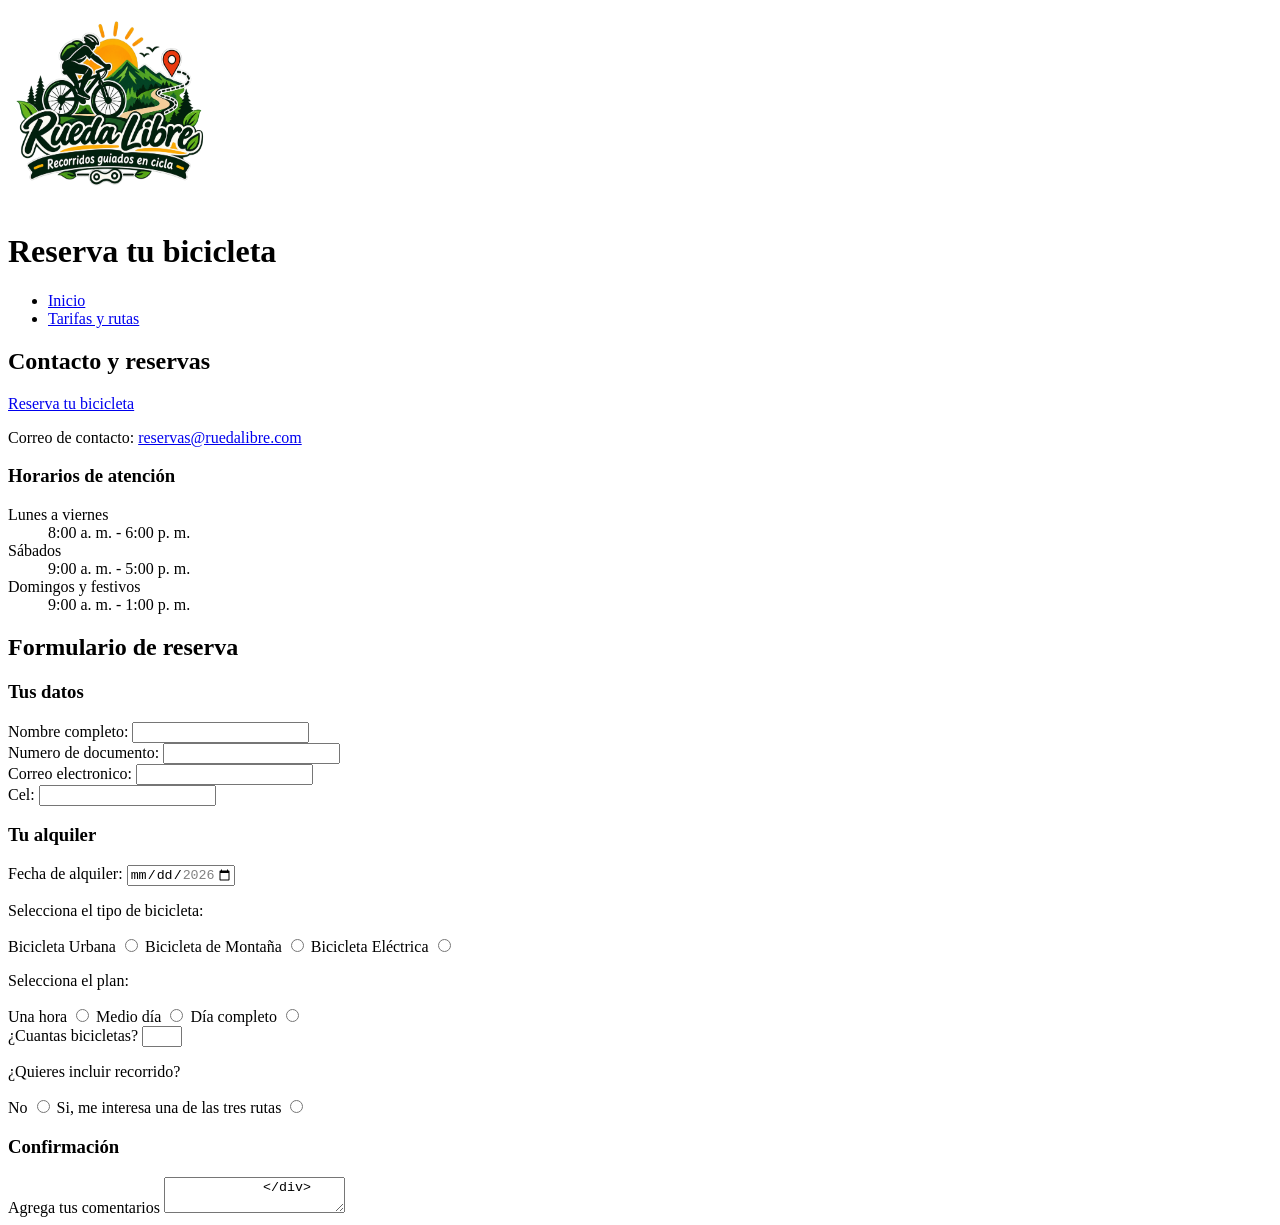
==== paginas/reservas.html @ 10d6bde3 "feat: avence del dia 2" ====
<!DOCTYPE html>
<html lang="en">
<head>
    <meta charset="UTF-8">
    <meta name="viewport" content="width=device-width, initial-scale=1.0">
    <title>Document</title>
    <link rel="stylesheet" href="../style.css">
</head>

<body>
    <header>
        <img src="../img/Logo.png" alt="Logo Rueda Libre" class="logo">
        <h1> Reserva tu bicicleta</h1>
        <nav>
            <ul>
                <li><a href="../index.html">Inicio</a></li>
                <li><a href="tarifas.html">Tarifas y rutas</a></li>
            </ul>
        </nav>
    </header>
    
    <main>
    <section id="contacto">
        <h2> Contacto y reservas</h2>

        <a href="mailto:reservas@ruedalibre.com"> Reserva tu bicicleta</a>

        <p> Correo de contacto: <a href="mailto:reservas@ruedalibre.com">reservas@ruedalibre.com</a></p>


        <h3> Horarios de atención</h3>
        <dl>
            <dt>Lunes a viernes</dt>
            <dd>8:00 a. m. - 6:00 p. m.</dd>

            <dt>Sábados</dt>
            <dd>9:00 a. m. - 5:00 p. m.</dd>

            <dt>Domingos y festivos</dt>
            <dd>9:00 a. m. - 1:00 p. m.</dd>
        </dl>
    </section>

    <section>
        <h2>Formulario de reserva</h2>
        <form method="post">
            <h3>Tus datos</h3>
            <div>
                <label for="nombre">Nombre completo:</label>
                <input type="text" id="nombre" name="nombre" minlength="3" required >
            </div>

            <div>
                <label for="numero de documento">Numero de documento:</label>
                <input type="number" id="numero de documento" name="numero de documento" minlength="6" maxlength="10" required>
            </div>

            <div>
                <label for="email">Correo electronico:</label>
                <input type="email" id="email" name="email" required>
            </div>

            <div>
                <label for="celular">Cel:</label>
                <input type="tel" id="cel" name="celular" minlength="10" maxlength="10"  pattern="^3.*" required>
            </div>
            

            <h3>Tu alquiler</h3>
            <div>
                <label for="fecha">Fecha de alquiler:</label>
                <input type="date" id="fecha" name="fecha" min="2026-11-01" max="2026-12-31" required>
            </div>

            <div>
                <p>Selecciona el tipo de bicicleta:</p>
                <label for="urbana">Bicicleta Urbana</label>
                <input type="radio" id="urbana" name="tipo_bici" value="urbana">
                
                <label for="montana">Bicicleta de Montaña</label>
                <input type="radio" id="montana" name="tipo_bici" value="montana">

                <label for="electrica">Bicicleta Eléctrica</label>
                <input type="radio" id="electrica" name="tipo_bici" value="electrica">
            </div> 
            
            <div>
                <p>Selecciona el plan:</p>
                <label for="una hora">Una hora</label>
                <input type="radio" id="hora" name="tiempo" value="una hora">
                
                <label for="medio dia">Medio día</label>
                <input type="radio" id="medio dia" name="tiempo" value="medio dia">

                <label for="dia">Día completo</label>
                <input type="radio" id="dia" name="tiempo" value="dia completo">
            </div>

            <div>
                <label for="bicicletas">¿Cuantas bicicletas?</label>
                <input type="number" id="cantidad" name="Cantidad de bicicletas" min="1" max="6">
            </div>
            
            <div>
                <p>¿Quieres incluir recorrido?</p>
                <label for="recorrido">No</label>
                <input type="radio" id="noruta" name="norutas" value="ninguno">
           
                <label for="recorrido">Si, me interesa una de las tres rutas</label>
                <input type="radio" id="ruta" name="rutas" value="alguna">
            </div>
            
            <h3>Confirmación</h3>
            <div>
                <label for="comentarios">Agrega tus comentarios</label>
                <textarea type="text" id="comentarios" name="comentarios" max="300">
            </div>

            <div>
                <label for="politicas">Aceptas politicas de alquiler</label>
                <input type="checkbox" id="politicas" name="politicas" required>
            </div>

            <br>    
            <button type="">Enviar</button>
        </form>
    
    </section>


    </main>



<footer>
    Rueda libre | reservas@ruedalibre.com | 2026
</footer>
</body>
</html>
---- style.css ----
.logo {
    width: 200px;
    height: 200px;
}
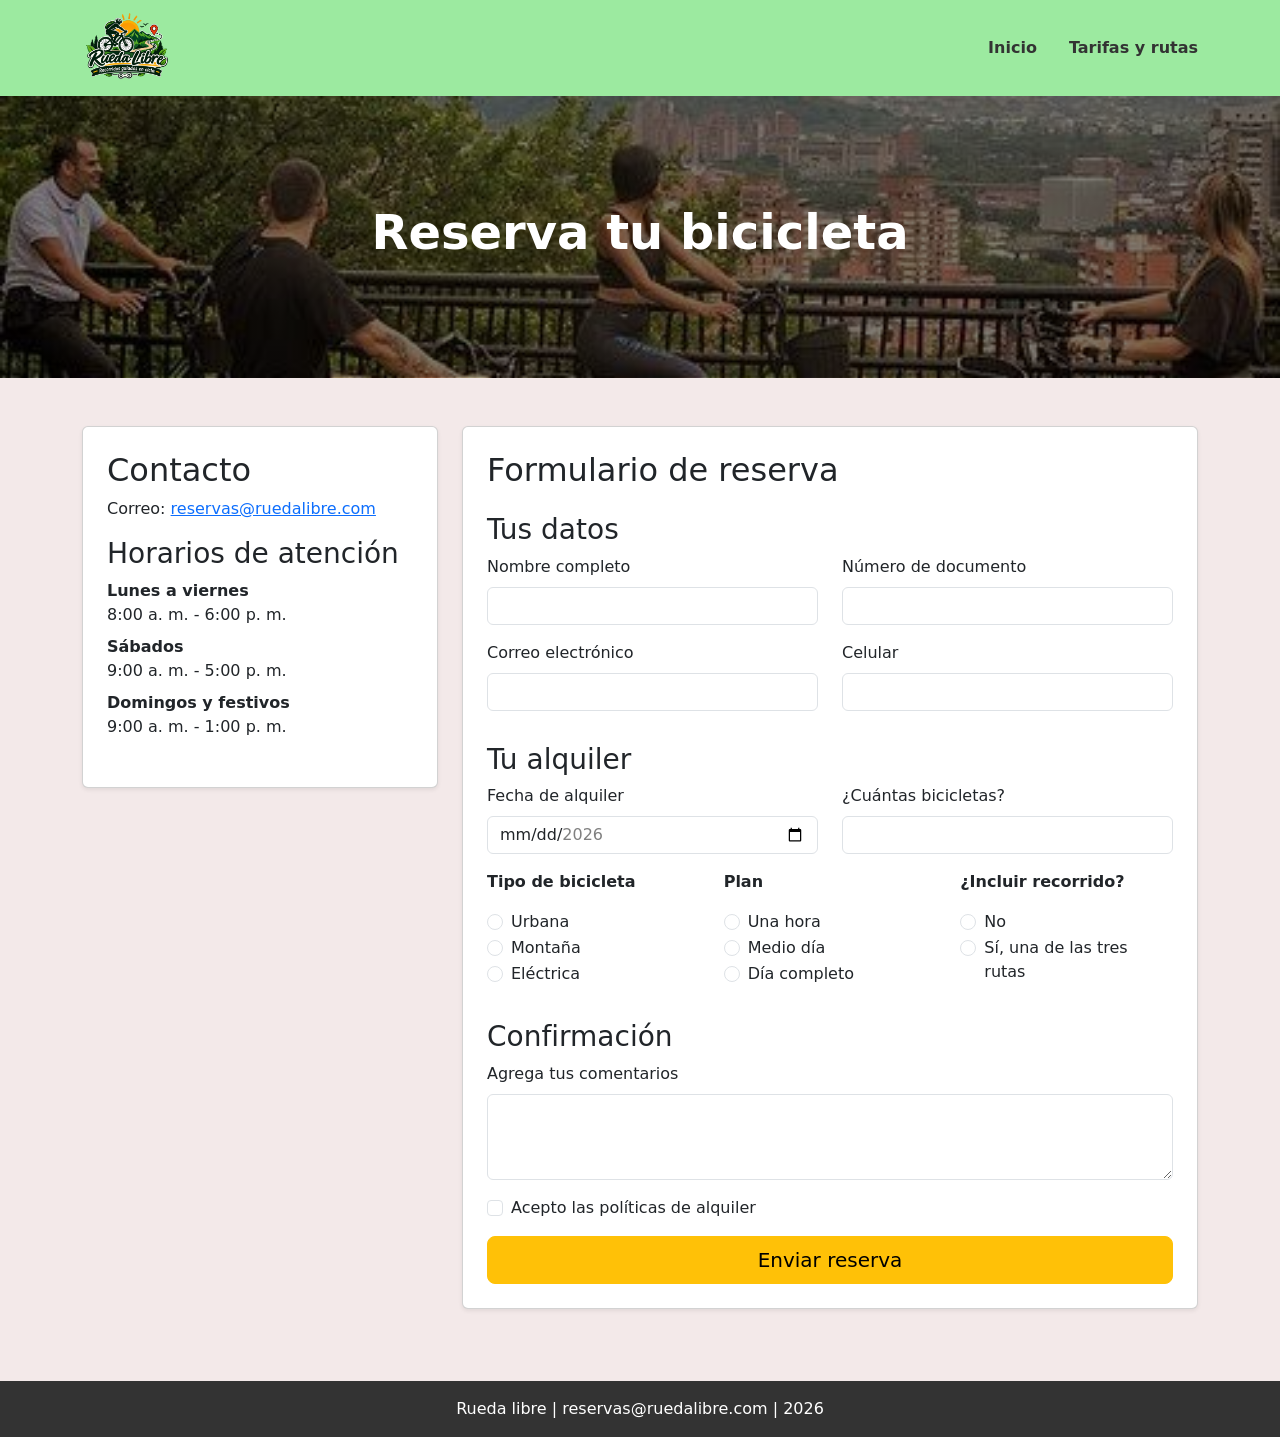
==== commit 94a05dc4: "feat: se completa el bootstrap" ====
--- a/paginas/reservas.html
+++ b/paginas/reservas.html
@@ -1,139 +1,158 @@
 <!DOCTYPE html>
-<html lang="en">
+<html lang="es">
 <head>
     <meta charset="UTF-8">
     <meta name="viewport" content="width=device-width, initial-scale=1.0">
-    <title>Document</title>
-    <link rel="stylesheet" href="../style.css">
+    <title>Reservas | Rueda libre</title>
+    <link rel="stylesheet" href="https://cdn.jsdelivr.net/npm/bootstrap@5.3.8/dist/css/bootstrap.min.css">
+    <link rel="stylesheet" href="../css/style.css">
 </head>
+<body>
 
-<body>
     <header>
-        <img src="../img/Logo.png" alt="Logo Rueda Libre" class="logo">
-        <h1> Reserva tu bicicleta</h1>
-        <nav>
-            <ul>
-                <li><a href="../index.html">Inicio</a></li>
-                <li><a href="tarifas.html">Tarifas y rutas</a></li>
-            </ul>
+        <nav class="navbar">
+            <div class="container">
+                <a href="../index.html"><img src="../img/Logo.png" alt="Logo Rueda Libre" class="logo"></a>
+                <ul>
+                    <li><a href="../index.html">Inicio</a></li>
+                    <li><a href="tarifas.html">Tarifas y rutas</a></li>
+                </ul>
+            </div>
         </nav>
     </header>
-    
-    <main>
-    <section id="contacto">
-        <h2> Contacto y reservas</h2>
 
-        <a href="mailto:reservas@ruedalibre.com"> Reserva tu bicicleta</a>
-
-        <p> Correo de contacto: <a href="mailto:reservas@ruedalibre.com">reservas@ruedalibre.com</a></p>
-
-
-        <h3> Horarios de atención</h3>
-        <dl>
-            <dt>Lunes a viernes</dt>
-            <dd>8:00 a. m. - 6:00 p. m.</dd>
-
-            <dt>Sábados</dt>
-            <dd>9:00 a. m. - 5:00 p. m.</dd>
-
-            <dt>Domingos y festivos</dt>
-            <dd>9:00 a. m. - 1:00 p. m.</dd>
-        </dl>
+    <section class="portada text-center text-white">
+        <div class="container py-5">
+            <h1 class="display-5 fw-bold">Reserva tu bicicleta</h1>
+        </div>
     </section>
 
-    <section>
-        <h2>Formulario de reserva</h2>
-        <form method="post">
-            <h3>Tus datos</h3>
-            <div>
-                <label for="nombre">Nombre completo:</label>
-                <input type="text" id="nombre" name="nombre" minlength="3" required >
+    <main class="container my-5">
+        <div class="row">
+
+            <!-- ===== COLUMNA IZQUIERDA: CONTACTO ===== -->
+            <div class="col-lg-4 mb-4">
+                <section id="contacto" class="card shadow-sm p-4">
+                    <h2>Contacto</h2>
+                    <p>Correo: <a href="mailto:reservas@ruedalibre.com">reservas@ruedalibre.com</a></p>
+
+                    <h3>Horarios de atención</h3>
+                    <dl>
+                        <dt>Lunes a viernes</dt>
+                        <dd>8:00 a. m. - 6:00 p. m.</dd>
+                        <dt>Sábados</dt>
+                        <dd>9:00 a. m. - 5:00 p. m.</dd>
+                        <dt>Domingos y festivos</dt>
+                        <dd>9:00 a. m. - 1:00 p. m.</dd>
+                    </dl>
+                </section>
             </div>
 
-            <div>
-                <label for="numero de documento">Numero de documento:</label>
-                <input type="number" id="numero de documento" name="numero de documento" minlength="6" maxlength="10" required>
+            <!-- ===== COLUMNA DERECHA: FORMULARIO ===== -->
+            <div class="col-lg-8 mb-4">
+                <section class="card shadow-sm p-4">
+                    <h2>Formulario de reserva</h2>
+                    <form method="post">
+
+                        <h3 class="mt-3">Tus datos</h3>
+                        <div class="row">
+                            <div class="col-md-6 mb-3">
+                                <label for="nombre" class="form-label">Nombre completo</label>
+                                <input type="text" id="nombre" name="nombre" class="form-control" minlength="3" required>
+                            </div>
+                            <div class="col-md-6 mb-3">
+                                <label for="documento" class="form-label">Número de documento</label>
+                                <input type="number" id="documento" name="documento" class="form-control" required>
+                            </div>
+                            <div class="col-md-6 mb-3">
+                                <label for="email" class="form-label">Correo electrónico</label>
+                                <input type="email" id="email" name="email" class="form-control" required>
+                            </div>
+                            <div class="col-md-6 mb-3">
+                                <label for="cel" class="form-label">Celular</label>
+                                <input type="tel" id="cel" name="celular" class="form-control" minlength="10" maxlength="10" pattern="^3.*" required>
+                            </div>
+                        </div>
+
+                        <h3 class="mt-3">Tu alquiler</h3>
+                        <div class="row">
+                            <div class="col-md-6 mb-3">
+                                <label for="fecha" class="form-label">Fecha de alquiler</label>
+                                <input type="date" id="fecha" name="fecha" class="form-control" min="2026-11-01" max="2026-12-31" required>
+                            </div>
+                            <div class="col-md-6 mb-3">
+                                <label for="cantidad" class="form-label">¿Cuántas bicicletas?</label>
+                                <input type="number" id="cantidad" name="cantidad" class="form-control" min="1" max="6">
+                            </div>
+
+                            <div class="col-md-4 mb-3">
+                                <p class="fw-bold">Tipo de bicicleta</p>
+                                <div class="form-check">
+                                    <input type="radio" id="urbana" name="tipo_bici" value="urbana" class="form-check-input">
+                                    <label for="urbana" class="form-check-label">Urbana</label>
+                                </div>
+                                <div class="form-check">
+                                    <input type="radio" id="montana" name="tipo_bici" value="montana" class="form-check-input">
+                                    <label for="montana" class="form-check-label">Montaña</label>
+                                </div>
+                                <div class="form-check">
+                                    <input type="radio" id="electrica" name="tipo_bici" value="electrica" class="form-check-input">
+                                    <label for="electrica" class="form-check-label">Eléctrica</label>
+                                </div>
+                            </div>
+
+                            <div class="col-md-4 mb-3">
+                                <p class="fw-bold">Plan</p>
+                                <div class="form-check">
+                                    <input type="radio" id="hora" name="tiempo" value="una hora" class="form-check-input">
+                                    <label for="hora" class="form-check-label">Una hora</label>
+                                </div>
+                                <div class="form-check">
+                                    <input type="radio" id="medio-dia" name="tiempo" value="medio dia" class="form-check-input">
+                                    <label for="medio-dia" class="form-check-label">Medio día</label>
+                                </div>
+                                <div class="form-check">
+                                    <input type="radio" id="dia" name="tiempo" value="dia completo" class="form-check-input">
+                                    <label for="dia" class="form-check-label">Día completo</label>
+                                </div>
+                            </div>
+
+                            <div class="col-md-4 mb-3">
+                                <p class="fw-bold">¿Incluir recorrido?</p>
+                                <div class="form-check">
+                                    <input type="radio" id="noruta" name="ruta" value="ninguno" class="form-check-input">
+                                    <label for="noruta" class="form-check-label">No</label>
+                                </div>
+                                <div class="form-check">
+                                    <input type="radio" id="siruta" name="ruta" value="alguna" class="form-check-input">
+                                    <label for="siruta" class="form-check-label">Sí, una de las tres rutas</label>
+                                </div>
+                            </div>
+                        </div>
+
+                        <h3 class="mt-3">Confirmación</h3>
+                        <div class="mb-3">
+                            <label for="comentarios" class="form-label">Agrega tus comentarios</label>
+                            <textarea id="comentarios" name="comentarios" class="form-control" rows="3" maxlength="300"></textarea>
+                        </div>
+
+                        <div class="form-check mb-3">
+                            <input type="checkbox" id="politicas" name="politicas" class="form-check-input" required>
+                            <label for="politicas" class="form-check-label">Acepto las políticas de alquiler</label>
+                        </div>
+
+                        <button type="submit" class="btn btn-warning btn-lg w-100">Enviar reserva</button>
+                    </form>
+                </section>
             </div>
 
-            <div>
-                <label for="email">Correo electronico:</label>
-                <input type="email" id="email" name="email" required>
-            </div>
-
-            <div>
-                <label for="celular">Cel:</label>
-                <input type="tel" id="cel" name="celular" minlength="10" maxlength="10"  pattern="^3.*" required>
-            </div>
-            
-
-            <h3>Tu alquiler</h3>
-            <div>
-                <label for="fecha">Fecha de alquiler:</label>
-                <input type="date" id="fecha" name="fecha" min="2026-11-01" max="2026-12-31" required>
-            </div>
-
-            <div>
-                <p>Selecciona el tipo de bicicleta:</p>
-                <label for="urbana">Bicicleta Urbana</label>
-                <input type="radio" id="urbana" name="tipo_bici" value="urbana">
-                
-                <label for="montana">Bicicleta de Montaña</label>
-                <input type="radio" id="montana" name="tipo_bici" value="montana">
-
-                <label for="electrica">Bicicleta Eléctrica</label>
-                <input type="radio" id="electrica" name="tipo_bici" value="electrica">
-            </div> 
-            
-            <div>
-                <p>Selecciona el plan:</p>
-                <label for="una hora">Una hora</label>
-                <input type="radio" id="hora" name="tiempo" value="una hora">
-                
-                <label for="medio dia">Medio día</label>
-                <input type="radio" id="medio dia" name="tiempo" value="medio dia">
-
-                <label for="dia">Día completo</label>
-                <input type="radio" id="dia" name="tiempo" value="dia completo">
-            </div>
-
-            <div>
-                <label for="bicicletas">¿Cuantas bicicletas?</label>
-                <input type="number" id="cantidad" name="Cantidad de bicicletas" min="1" max="6">
-            </div>
-            
-            <div>
-                <p>¿Quieres incluir recorrido?</p>
-                <label for="recorrido">No</label>
-                <input type="radio" id="noruta" name="norutas" value="ninguno">
-           
-                <label for="recorrido">Si, me interesa una de las tres rutas</label>
-                <input type="radio" id="ruta" name="rutas" value="alguna">
-            </div>
-            
-            <h3>Confirmación</h3>
-            <div>
-                <label for="comentarios">Agrega tus comentarios</label>
-                <textarea type="text" id="comentarios" name="comentarios" max="300">
-            </div>
-
-            <div>
-                <label for="politicas">Aceptas politicas de alquiler</label>
-                <input type="checkbox" id="politicas" name="politicas" required>
-            </div>
-
-            <br>    
-            <button type="">Enviar</button>
-        </form>
-    
-    </section>
-
-
+        </div>
     </main>
 
+    <footer class="text-center p-3">
+        Rueda libre | reservas@ruedalibre.com | 2026
+    </footer>
 
-
-<footer>
-    Rueda libre | reservas@ruedalibre.com | 2026
-</footer>
+    <script src="https://cdn.jsdelivr.net/npm/bootstrap@5.3.8/dist/js/bootstrap.bundle.min.js"></script>
 </body>
-</html>+</html>
--- a/css/style.css
+++ b/css/style.css
@@ -0,0 +1,60 @@
+
+:root {
+    --color-principal: #9ceaa0;
+    --color-secundario: #f9ae35;
+    --color-fondo: #f3e9e9;
+    --color-texto: #333333;
+    --color-blanco: #FFFFFF;
+
+    --espacio-pequeno: 0.5rem;
+    --espacio-medio: 1rem;
+    --espacio-grande: 2rem;
+}
+
+body {
+    color: var(--color-texto);
+    background-color: var(--color-fondo);
+}
+
+
+.logo {
+    width: auto;
+    height: 80px;
+    display: block;
+}
+
+nav {
+    background-color: var(--color-principal);
+    padding: var(--espacio-medio);
+}
+
+nav ul {
+    list-style: none;
+    display: flex;
+    justify-content: center;
+    gap: var(--espacio-grande);
+    margin: 0;
+    padding: 0;
+}
+nav a {
+    color: var(--color-texto);
+    font-weight: bold;
+    text-decoration: none;
+}
+
+/* ===== FONDO DE LA PORTADA ===== */
+.portada {
+    background-image: linear-gradient(rgba(0, 0, 0, 0.5), rgba(0, 0, 0, 0.5)), url("../img/imagesss.jpeg");
+    background-size: cover;
+    background-position: center;
+    padding: 60px 0;
+}
+
+
+.encuentranos {
+    background-color: var(--color-principal);
+}
+footer {
+    background-color: var(--color-texto);
+    color: var(--color-blanco);
+}
